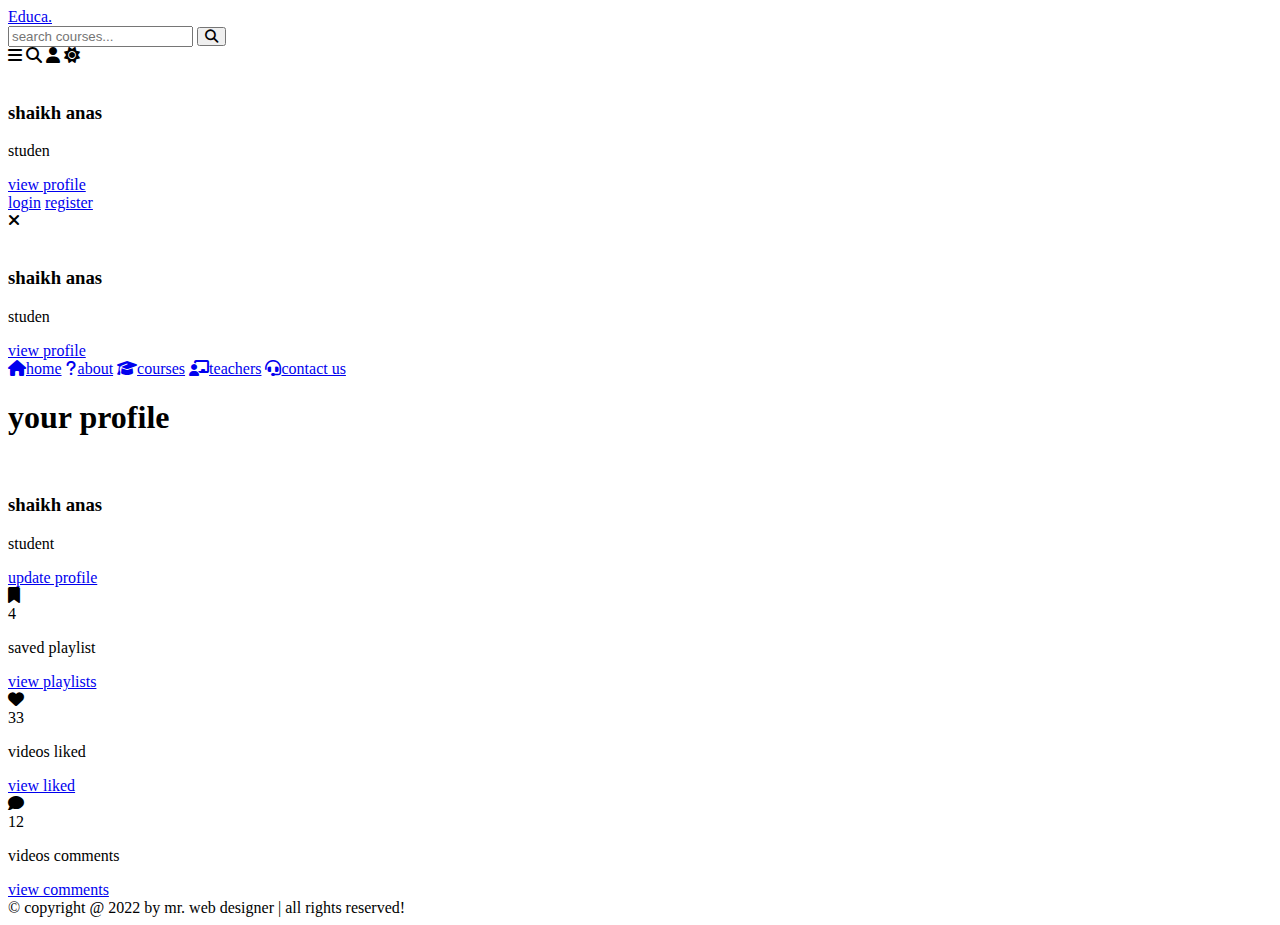
==== profile.html @ 8099cd10 "Add files via upload" ====
<!DOCTYPE html>
<html lang="en">
<head>
   <meta charset="UTF-8">
   <meta http-equiv="X-UA-Compatible" content="IE=edge">
   <meta name="viewport" content="width=device-width, initial-scale=1.0">
   <title>profile</title>

   <!-- font awesome cdn link  -->
   <link rel="stylesheet" href="https://cdnjs.cloudflare.com/ajax/libs/font-awesome/6.1.2/css/all.min.css">

   <!-- custom css file link  -->
   <link rel="stylesheet" href="css/style.css">

</head>
<body>

<header class="header">
   
   <section class="flex">

      <a href="home.html" class="logo">Educa.</a>

      <form action="search.html" method="post" class="search-form">
         <input type="text" name="search_box" required placeholder="search courses..." maxlength="100">
         <button type="submit" class="fas fa-search"></button>
      </form>

      <div class="icons">
         <div id="menu-btn" class="fas fa-bars"></div>
         <div id="search-btn" class="fas fa-search"></div>
         <div id="user-btn" class="fas fa-user"></div>
         <div id="toggle-btn" class="fas fa-sun"></div>
      </div>

      <div class="profile">
         <img src="images/pic-1.jpg" class="image" alt="">
         <h3 class="name">shaikh anas</h3>
         <p class="role">studen</p>
         <a href="profile.html" class="btn">view profile</a>
         <div class="flex-btn">
            <a href="login.html" class="option-btn">login</a>
            <a href="register.html" class="option-btn">register</a>
         </div>
      </div>

   </section>

</header>   

<div class="side-bar">

   <div id="close-btn">
      <i class="fas fa-times"></i>
   </div>

   <div class="profile">
      <img src="images/pic-1.jpg" class="image" alt="">
      <h3 class="name">shaikh anas</h3>
      <p class="role">studen</p>
      <a href="profile.html" class="btn">view profile</a>
   </div>

   <nav class="navbar">
      <a href="home.html"><i class="fas fa-home"></i><span>home</span></a>
      <a href="about.html"><i class="fas fa-question"></i><span>about</span></a>
      <a href="courses.html"><i class="fas fa-graduation-cap"></i><span>courses</span></a>
      <a href="teachers.html"><i class="fas fa-chalkboard-user"></i><span>teachers</span></a>
      <a href="contact.html"><i class="fas fa-headset"></i><span>contact us</span></a>
   </nav>

</div>

<section class="user-profile">

   <h1 class="heading">your profile</h1>

   <div class="info">

      <div class="user">
         <img src="images/pic-1.jpg" alt="">
         <h3>shaikh anas</h3>
         <p>student</p>
         <a href="update.html" class="inline-btn">update profile</a>
      </div>
   
      <div class="box-container">
   
         <div class="box">
            <div class="flex">
               <i class="fas fa-bookmark"></i>
               <div>
                  <span>4</span>
                  <p>saved playlist</p>
               </div>
            </div>
            <a href="#" class="inline-btn">view playlists</a>
         </div>
   
         <div class="box">
            <div class="flex">
               <i class="fas fa-heart"></i>
               <div>
                  <span>33</span>
                  <p>videos liked</p>
               </div>
            </div>
            <a href="#" class="inline-btn">view liked</a>
         </div>
   
         <div class="box">
            <div class="flex">
               <i class="fas fa-comment"></i>
               <div>
                  <span>12</span>
                  <p>videos comments</p>
               </div>
            </div>
            <a href="#" class="inline-btn">view comments</a>
         </div>
   
      </div>
   </div>

</section>














<footer class="footer">

   &copy; copyright @ 2022 by <span>mr. web designer</span> | all rights reserved!

</footer>

<!-- custom js file link  -->
<script src="js/script.js"></script>

   
</body>
</html>
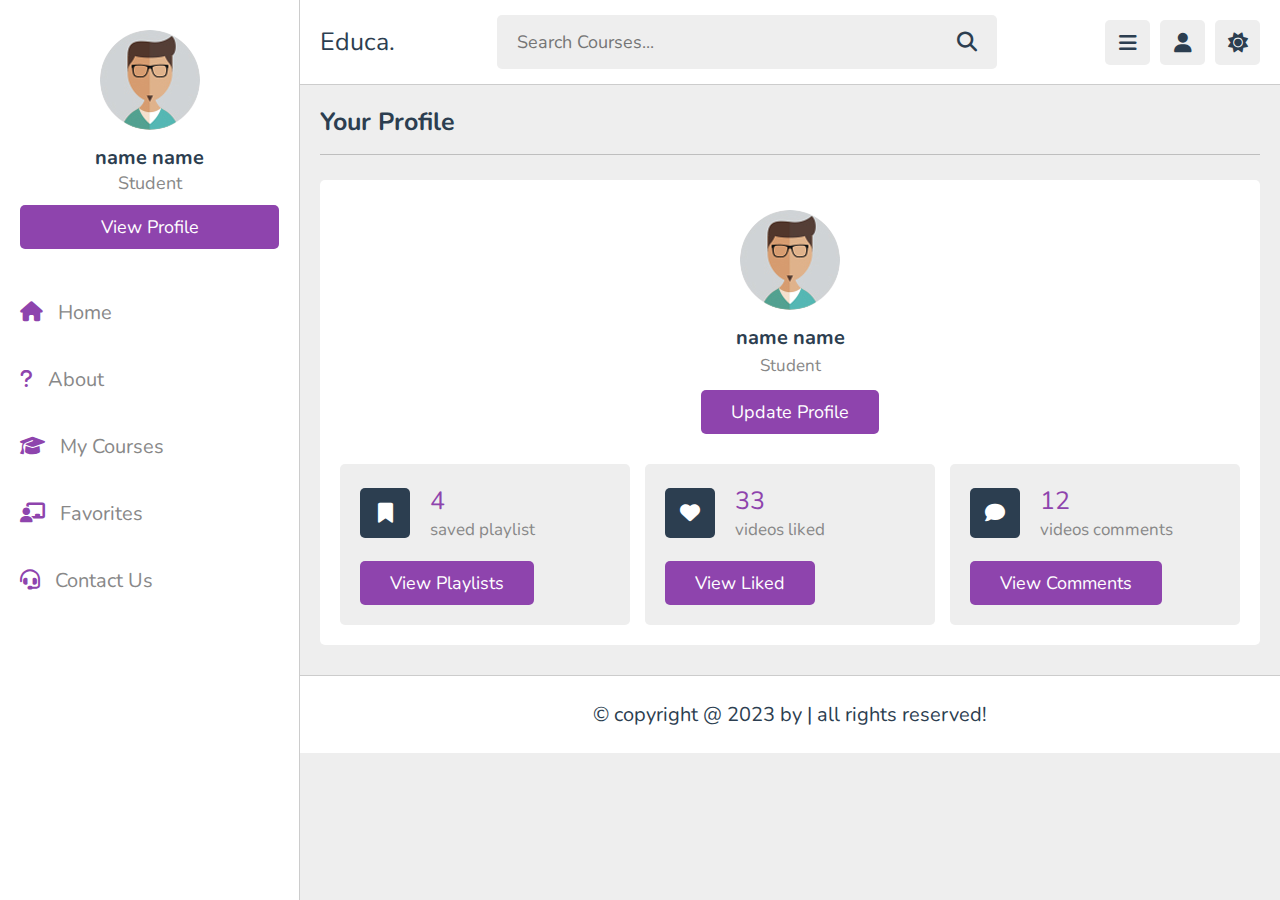
==== commit cd0806cd: "Update profile.html" ====
--- a/profile.html
+++ b/profile.html
@@ -22,7 +22,7 @@
       <a href="home.html" class="logo">Educa.</a>
 
       <form action="search.html" method="post" class="search-form">
-         <input type="text" name="search_box" required placeholder="search courses..." maxlength="100">
+         <input type="text" name="search_box" required placeholder="Search Courses..." maxlength="100">
          <button type="submit" class="fas fa-search"></button>
       </form>
 
@@ -35,12 +35,12 @@
 
       <div class="profile">
          <img src="images/pic-1.jpg" class="image" alt="">
-         <h3 class="name">shaikh anas</h3>
-         <p class="role">studen</p>
-         <a href="profile.html" class="btn">view profile</a>
+         <h3 class="name">name name</h3>
+         <p class="role">Student</p>
+         <a href="profile.html" class="btn">View Profile</a>
          <div class="flex-btn">
-            <a href="login.html" class="option-btn">login</a>
-            <a href="register.html" class="option-btn">register</a>
+            <a href="login.html" class="option-btn">Login</a>
+            <a href="register.html" class="option-btn">Register</a>
          </div>
       </div>
 
@@ -56,17 +56,17 @@
 
    <div class="profile">
       <img src="images/pic-1.jpg" class="image" alt="">
-      <h3 class="name">shaikh anas</h3>
-      <p class="role">studen</p>
-      <a href="profile.html" class="btn">view profile</a>
+      <h3 class="name">name name</h3>
+      <p class="role">Student</p>
+      <a href="profile.html" class="btn">View Profile</a>
    </div>
 
    <nav class="navbar">
-      <a href="home.html"><i class="fas fa-home"></i><span>home</span></a>
-      <a href="about.html"><i class="fas fa-question"></i><span>about</span></a>
-      <a href="courses.html"><i class="fas fa-graduation-cap"></i><span>courses</span></a>
-      <a href="teachers.html"><i class="fas fa-chalkboard-user"></i><span>teachers</span></a>
-      <a href="contact.html"><i class="fas fa-headset"></i><span>contact us</span></a>
+      <a href="home.html"><i class="fas fa-home"></i><span>Home</span></a>
+      <a href="about.html"><i class="fas fa-question"></i><span>About</span></a>
+      <a href="courses.html"><i class="fas fa-graduation-cap"></i><span>My Courses</span></a>
+      <a href="favourites.html"><i class="fas fa-chalkboard-user"></i><span>Favorites</span></a>
+      <a href="contact.html"><i class="fas fa-headset"></i><span>Contact Us</span></a>
    </nav>
 
 </div>
@@ -79,8 +79,8 @@
 
       <div class="user">
          <img src="images/pic-1.jpg" alt="">
-         <h3>shaikh anas</h3>
-         <p>student</p>
+         <h3>name name</h3>
+         <p>Student</p>
          <a href="update.html" class="inline-btn">update profile</a>
       </div>
    
@@ -139,7 +139,7 @@
 
 <footer class="footer">
 
-   &copy; copyright @ 2022 by <span>mr. web designer</span> | all rights reserved!
+   &copy; copyright @ 2023 by <span></span> | all rights reserved!
 
 </footer>
 
@@ -148,4 +148,4 @@
 
    
 </body>
-</html>+</html>
--- a/css/style.css
+++ b/css/style.css
@@ -0,0 +1,1376 @@
+@import url('https://fonts.googleapis.com/css2?family=Nunito:wght@200;300;400;500;600;700&display=swap');
+
+:root{
+   --main-color:#8e44ad;
+   --red:#e74c3c;
+   --orange:#f39c12;
+   --light-color:#888;
+   --light-bg:#eee;
+   --black:#2c3e50;
+   --white:#fff;
+   --border:.1rem solid rgba(0,0,0,.2);
+}
+
+*{
+   font-family: 'Nunito', sans-serif;
+   margin:0; padding:0;
+   box-sizing: border-box;
+   outline: none; border:none;
+   text-decoration: none;
+}
+
+*::selection{
+   background-color: var(--main-color);
+   color:#fff;
+}
+
+html{
+   font-size: 62.5%;
+   overflow-x: hidden;
+}
+
+html::-webkit-scrollbar{
+   width: 1rem;
+   height: .5rem;
+}
+
+html::-webkit-scrollbar-track{
+   background-color: transparent;
+}
+
+html::-webkit-scrollbar-thumb{
+   background-color: var(--main-color);
+}
+
+body{
+   background-color: var(--light-bg);
+   padding-left: 30rem;
+}
+
+body.dark{
+   --light-color:#aaa;
+   --light-bg:#333;
+   --black:#fff;
+   --white:#222;
+   --border:.1rem solid rgba(255,255,255,.2);
+}
+
+body.active{
+   padding-left: 0;
+}
+
+section{
+   padding:2rem;
+   margin: 0 auto;
+   max-width: 1200px;
+}
+
+.heading{
+   font-size: 2.5rem;
+   color:var(--black);
+   margin-bottom: 2.5rem;
+   border-bottom: var(--border);
+   padding-bottom: 1.5rem;
+   text-transform: capitalize;
+}
+
+.inline-btn,
+.inline-option-btn,
+.inline-delete-btn,
+.btn,
+.delete-btn,
+.option-btn{
+   border-radius: .5rem;
+   color:#fff;
+   font-size: 1.8rem;
+   cursor: pointer;
+   text-transform: capitalize;
+   padding:1rem 3rem;
+   text-align: center;
+   margin-top: 1rem;
+}
+
+.btn,
+.delete-btn,
+.option-btn{
+   display: block;
+   width: 100%;
+}
+
+.inline-btn,
+.inline-option-btn,
+.inline-delete-btn{
+   display: inline-block;
+}
+
+.btn,
+.inline-btn{
+   background-color: var(--main-color);
+}
+
+.option-btn,
+.inline-option-btn{
+   background-color:var(--orange);
+}
+
+.delete-btn,
+.inline-delete-btn{
+   background-color: var(--red);
+}
+
+.inline-btn:hover,
+.inline-option-btn:hover,
+.inline-delete-btn:hover,
+.btn:hover,
+.delete-btn:hover,
+.option-btn:hover{
+   background-color: var(--black);
+   color: var(--white);
+}
+
+.flex-btn{
+   display: flex;
+   gap: 1rem;
+}
+
+.header{
+   position: sticky;
+   top:0; left:0; right: 0;
+   background-color: var(--white);
+   z-index: 1000;
+   border-bottom: var(--border);
+}
+
+.header .flex{
+   display: flex;
+   align-items: center;
+   justify-content: space-between;
+   position: relative;
+   padding: 1.5rem 2rem;
+}
+
+.header .flex .logo{
+   font-size: 2.5rem;
+   color: var(--black);
+}
+
+.header .flex .search-form{
+   width: 50rem;
+   border-radius: .5rem;
+   background-color: var(--light-bg);
+   padding:1.5rem 2rem;
+   display: flex;
+   gap:2rem;
+
+}
+
+.header .flex .search-form input{
+   width: 100%;
+   font-size: 1.8rem;
+   color:var(--black);
+   background:none;
+}
+
+.header .flex .search-form button{
+   background:none;
+   font-size: 2rem;
+   cursor: pointer;
+   color:var(--black);
+}
+
+.header .flex .search-form button:hover{
+   color: var(--main-color);
+}
+
+.header .flex .icons div{
+   font-size: 2rem;
+   color:var(--black);
+   background-color: var(--light-bg);
+   border-radius: .5rem;
+   height: 4.5rem;
+   width: 4.5rem;
+   line-height: 4.5rem;
+   cursor: pointer;
+   text-align: center;
+   margin-left: .7rem;
+}
+
+.header .flex .icons div:hover{
+   background-color: var(--black);
+   color:var(--white);
+}
+
+.header .flex .profile{
+   position: absolute;
+   top:120%; right: 2rem;
+   background-color: var(--white);
+   border-radius: .5rem;
+   padding: 1.5rem;
+   text-align: center;
+   overflow: hidden;
+   transform-origin: top right;
+   transform: scale(0);
+   transition: .2s linear;
+   width: 30rem;
+}
+
+.header .flex .profile.active{
+   transform: scale(1);
+}
+
+.header .flex .profile .image{
+   height: 10rem;
+   width: 10rem;
+   border-radius: 50%;
+   object-fit: contain;
+   margin-bottom: 1rem;
+}
+
+.header .flex .profile .name{
+   font-size: 2rem;
+   color:var(--black);
+   overflow: hidden;
+   text-overflow: ellipsis;
+   white-space: nowrap;
+}
+
+.header .flex .profile .role{
+   font-size: 1.8rem;
+   color: var(--light-color);
+}
+
+#search-btn{
+   display: none;
+}
+
+.side-bar{
+   position: fixed;
+   top: 0; left: 0;
+   width: 30rem;
+   background-color: var(--white);
+   height: 100vh;
+   border-right: var(--border);
+   z-index: 1200;
+}
+
+.side-bar #close-btn{
+   text-align: right;
+   padding: 2rem;
+   display: none;
+}
+
+.side-bar #close-btn i{
+   text-align: right;
+   font-size: 2.5rem;
+   background:var(--red);
+   border-radius: .5rem;
+   color:var(--white);
+   cursor: pointer;
+   height: 4.5rem;
+   width: 4.5rem;
+   line-height: 4.5rem;
+   text-align: center;
+}
+
+.side-bar #close-btn i:hover{
+   background-color: var(--black);
+}
+
+.side-bar .profile{
+   padding:3rem 2rem;
+   text-align: center;
+}
+
+.side-bar .profile .image{
+   height: 10rem;
+   width: 10rem;
+   border-radius: 50%;
+   object-fit: contain;
+   margin-bottom: 1rem;
+}
+
+.side-bar .profile .name{
+   font-size: 2rem;
+   color:var(--black);
+   overflow: hidden;
+   text-overflow: ellipsis;
+   white-space: nowrap;
+}
+
+.side-bar .profile .role{
+   font-size: 1.8rem;
+   color: var(--light-color);
+}
+
+.side-bar .navbar a{
+   display: block;
+   padding: 2rem;
+   font-size: 2rem;
+}
+
+.side-bar .navbar a i{
+   margin-right: 1.5rem;
+   color:var(--main-color);
+   transition: .2s linear;
+}
+
+.side-bar .navbar a span{
+   color:var(--light-color);
+}
+
+.side-bar .navbar a:hover{
+   background-color: var(--light-bg);
+}
+
+.side-bar .navbar a:hover i{
+   margin-right: 2.5rem;
+}
+
+.side-bar.active{
+   left: -30rem;
+}
+
+.home-grid .box-container{
+   display: grid;
+   grid-template-columns: repeat(auto-fit, 27.5rem);
+   gap:1.5rem;
+   justify-content: center;
+   align-items: flex-start;
+}
+
+.home-grid .box-container .box{
+   background-color: var(--white);
+   border-radius: .5rem;
+   padding:2rem;
+}
+
+.home-grid .box-container .box .title{
+   font-size: 2rem;
+   color: var(--black);
+   text-transform: capitalize;
+}
+
+.home-grid .box-container .box .flex{
+   display: flex;
+   flex-wrap: wrap;
+   gap: 1.5rem;
+   margin-top: 2rem;
+}
+
+.home-grid .box-container .flex a{
+   background-color: var(--light-bg);
+   border-radius: .5rem;
+   padding: 1rem 1.5rem;
+   font-size: 1.5rem;
+}
+
+.home-grid .box-container .flex a i{
+   margin-right: 1rem;
+   color:var(--black);
+}
+
+.home-grid .box-container .flex a span{
+   color:var(--light-color);
+}
+
+.home-grid .box-container .flex a:hover{
+   background-color: var(--black);
+}
+
+.home-grid .box-container .flex a:hover span{
+   color:var(--white);
+}
+
+.home-grid .box-container .flex a:hover i{
+   color:var(--white);
+}
+
+.home-grid .box-container .tutor{
+   padding: 1rem 0;
+   font-size: 1.8rem;
+   color:var(--light-color);
+   line-height: 2;
+}
+
+.home-grid .box-container .likes{
+   color:var(--light-color);
+   font-size: 1.7rem;
+   margin-top: 1.5rem;
+}
+
+.home-grid .box-container .likes span{
+   color:var(--main-color);
+}
+
+.about .row{
+   display: flex;
+   align-items: center;
+   flex-wrap: wrap;
+   gap:1.5rem;
+}
+
+.about .row .image{
+   flex: 1 1 40rem;
+}
+
+.about .row .image img{
+   width: 100%;
+   height: 50rem;
+}
+
+.about .row .content{
+   flex: 1 1 40rem;
+}
+
+.about .row .content p{
+   font-size: 1.7rem;
+   line-height: 2;
+   color: var(--light-color);
+   padding: 1rem 0;
+}
+
+.about .row .content h3{
+   font-size: 3rem;
+   color:var(--black);
+   text-transform: capitalize;
+}
+
+.about .box-container{
+   display: grid;
+   grid-template-columns: repeat(auto-fit, minmax(27rem, 1fr));
+   gap:1.5rem;
+   justify-content: center;
+   align-items: flex-start;
+   margin-top: 3rem;
+}
+
+.about .box-container .box{
+   border-radius: .5rem;
+   background-color: var(--white);
+   padding: 2rem;
+   display: flex;
+   align-items: center;
+   gap: 2.5rem;
+}
+
+.about .box-container .box i{
+   font-size: 4rem;
+   color: var(--main-color);
+}
+
+.about .box-container .box h3{
+   font-size: 2.5rem;
+   color: var(--black);
+   margin-bottom: .3rem;
+}
+
+.about .box-container .box p{
+   font-size: 1.7rem;
+   color:var(--light-color);
+}
+
+.reviews .box-container{
+   display: grid;
+   grid-template-columns: repeat(auto-fit, minmax(30rem, 1fr));
+   gap:1.5rem;
+   justify-content: center;
+   align-items: flex-start;
+}
+
+.reviews .box-container .box{
+   border-radius: .5rem;
+   background-color: var(--white);
+   padding: 2rem;
+}
+
+.reviews .box-container .box p{
+   line-height: 1.7;
+   font-size: 1.7rem;
+   color: var(--light-color);
+}
+
+.reviews .box-container .box .student{
+   margin-top: 2rem;
+   display: flex;
+   align-items: center;
+   gap: 1.5rem;
+}
+
+.reviews .box-container .box .student img{
+   height: 5rem;
+   width: 5rem;
+   object-fit: cover;
+   border-radius: 50%;
+}
+
+.reviews .box-container .box .student h3{
+   font-size: 2rem;
+   color: var(--black);
+   margin-bottom: .3rem;
+}
+
+.reviews .box-container .box .student .stars{
+   font-size: 1.5rem;
+   color:var(--orange);
+}
+
+.courses .box-container{
+   display: grid;
+   grid-template-columns: repeat(auto-fit, minmax(30rem, 1fr));
+   gap:1.5rem;
+   justify-content: center;
+   align-items: flex-start;
+}
+
+.courses .box-container .box{
+   border-radius: .5rem;
+   background-color: var(--white);
+   padding: 2rem;
+}
+
+.courses .box-container .box .tutor{
+   display: flex;
+   align-items: center;
+   gap: 1.5rem;
+   margin-bottom: 2.5rem;
+}
+
+.courses .box-container .box .tutor img{
+   height: 5rem;
+   width: 5rem;
+   border-radius: 50%;
+   object-fit: cover;
+}
+
+.courses .box-container .box .tutor h3{
+   font-size: 1.8rem;
+   color: var(--black);
+   margin-bottom: .2rem;
+}
+
+.courses .box-container .box .tutor span{
+   font-size: 1.3rem;
+   color:var(--light-color);
+}
+
+.courses .box-container .box .thumb{
+   position: relative;
+}
+
+.courses .box-container .box .thumb span{
+   position: absolute;
+   top:1rem; left: 1rem;
+   border-radius: .5rem;
+   padding: .5rem 1.5rem;
+   background-color: rgba(0,0,0,.3);
+   color: #fff;
+   font-size: 1.5rem;
+}
+
+.courses .box-container .box .thumb img{
+   width: 100%;
+   height: 20rem;
+   object-fit: cover;
+   border-radius: .5rem;
+}
+
+.courses .box-container .box .title{
+   font-size: 2rem;
+   color: var(--black);
+   padding-bottom: .5rem;
+   padding-top: 1rem;
+}
+
+.courses .more-btn{
+   text-align: center;
+   margin-top: 2rem;
+}
+
+.playlist-details .row{
+   display: flex;
+   align-items: flex-end;
+   gap:3rem;
+   flex-wrap: wrap;
+   background-color: var(--white);
+   padding: 2rem;
+}
+
+.playlist-details .row .column{
+   flex: 1 1 40rem;
+}
+
+.playlist-details .row .column .save-playlist{
+   margin-bottom: 1.5rem;
+}
+
+.playlist-details .row .column .save-playlist button{
+   border-radius: .5rem;
+   background-color: var(--light-bg);
+   padding:1rem 1.5rem;
+   cursor: pointer;
+}
+
+.playlist-details .row .column .save-playlist button i{
+   font-size: 2rem;
+   color:var(--black);
+   margin-right: .8rem;
+}
+
+.playlist-details .row .column .save-playlist button span{
+   font-size: 1.8rem;
+   color:var(--light-color);
+}
+
+.playlist-details .row .column .save-playlist button:hover{
+   background-color: var(--black);
+}
+
+.playlist-details .row .column .save-playlist button:hover i{
+   color:var(--white);
+}
+
+.playlist-details .row .column .save-playlist button:hover span{
+   color:var(--white);
+}
+
+.playlist-details .row .column .thumb{
+   position: relative;
+}
+
+.playlist-details .row .column .thumb span{
+   font-size: 1.8rem;
+   color: #fff;
+   background-color: rgba(0,0,0,.3);
+   border-radius: .5rem;
+   position: absolute;
+   top: 1rem; left: 1rem;
+   padding: .5rem 1.5rem;
+}
+
+.playlist-details .row .column .thumb img{
+   height: 30rem;
+   width: 100%;
+   object-fit: cover;
+   border-radius: .5rem;
+}
+
+.playlist-details .row .column .tutor{
+   display: flex;
+   align-items: center;
+   gap: 2rem;
+   margin-bottom: 2rem;
+}
+
+.playlist-details .row .column .tutor img{
+   height: 7rem;
+   width: 7rem;
+   border-radius: 50%;
+   object-fit: cover;
+}
+
+.playlist-details .row .column .tutor h3{
+   font-size: 2rem;
+   color:var(--black);
+   margin-bottom: .2rem;
+}
+
+.playlist-details .row .column .tutor span{
+   font-size: 1.5rem;
+   color: var(--light-color);
+}
+
+.playlist-details .row .column .details h3{
+   font-size: 2rem;
+   color: var(--black);
+   text-transform: capitalize;
+}
+
+.playlist-details .row .column .details p{
+   padding: 1rem 0;
+   line-height: 2;
+   font-size: 1.8rem;
+   color: var(--light-color);
+}
+
+.playlist-videos .box-container{
+   display: grid;
+   grid-template-columns: repeat(auto-fit, minmax(30rem, 1fr));
+   gap:1.5rem;
+   justify-content: center;
+   align-items: flex-start;
+}
+
+.playlist-videos .box-container .box{
+   background-color: var(--white);
+   border-radius: .5rem;
+   padding: 2rem;
+   position: relative;
+}
+
+.playlist-videos .box-container .box i{
+   position: absolute;
+   top: 2rem; left: 2rem; right: 2rem;
+   height: 20rem;
+   border-radius: .5rem;
+   background-color: rgba(0,0,0,.3);
+   display: flex;
+   align-items: center;
+   justify-content: center;
+   font-size: 5rem;
+   color: #fff;
+   display: none;
+}
+
+.playlist-videos .box-container .box:hover i{
+   display: flex;
+}
+
+.playlist-videos .box-container .box img{
+   width: 100%;
+   height: 20rem;
+   object-fit: cover;
+   border-radius: .5rem;
+}
+
+.playlist-videos .box-container .box h3{
+   margin-top: 1.5rem;
+   font-size: 1.8rem;
+   color: var(--black);
+}
+
+.playlist-videos .box-container .box:hover h3{
+   color: var(--main-color);
+}
+
+.watch-video .video-container{
+   background-color: var(--white);
+   border-radius: .5rem;
+   padding: 2rem;
+}
+
+.watch-video .video-container .video{
+   position: relative;
+   margin-bottom: 1.5rem;
+}
+
+.watch-video .video-container .video video{
+   border-radius: .5rem;
+   width: 100%;
+   object-fit: contain;
+   background-color: #000;
+}
+
+.watch-video .video-container .title{
+   font-size: 2rem;
+   color: var(--black);
+}
+
+.watch-video .video-container .info{
+   display: flex;
+   margin-top: 1.5rem;
+   margin-bottom: 2rem;
+   border-bottom: var(--border);
+   padding-bottom: 1.5rem;
+   gap: 2.5rem;
+   align-items: center;
+}
+
+.watch-video .video-container .info p{
+   font-size: 1.6rem;
+}
+
+.watch-video .video-container .info p span{
+   color: var(--light-color);
+}
+
+.watch-video .video-container .info i{
+   margin-right: 1rem;
+   color: var(--main-color);
+}
+
+.watch-video .video-container .tutor{
+   display: flex;
+   align-items: center;
+   gap: 2rem;
+   margin-bottom: 1rem;
+}
+
+.watch-video .video-container .tutor img{
+   border-radius: 50%;
+   height: 5rem;
+   width: 5rem;
+   object-fit: cover;
+}
+
+.watch-video .video-container .tutor h3{
+   font-size: 2rem;
+   color: var(--black);
+   margin-bottom: .2rem;
+}
+
+.watch-video .video-container .tutor span{
+   font-size: 1.5rem;
+   color: var(--light-color);
+}
+
+.watch-video .video-container .flex{
+   display: flex;
+   align-items: center;
+   justify-content: space-between;
+   gap: 1.5rem;
+}
+
+.watch-video .video-container .flex button{
+   border-radius: .5rem;
+   padding: 1rem 1.5rem;
+   font-size: 1.8rem;
+   cursor: pointer;
+   background-color: var(--light-bg);
+}
+
+.watch-video .video-container .flex button i{
+   margin-right: 1rem;
+   color: var(--black);
+}
+
+.watch-video .video-container .flex button span{
+   color: var(--light-color);
+}
+
+.watch-video .video-container .flex button:hover{
+   background-color: var(--black);
+}
+
+.watch-video .video-container .flex button:hover i{
+   color: var(--white);
+}
+
+.watch-video .video-container .flex button:hover span{
+   color: var(--white);
+}
+
+.watch-video .video-container .description{
+   line-height: 1.5;
+   font-size: 1.7rem;
+   color: var(--light-color);
+   margin-top: 2rem;
+}
+
+.comments .add-comment{
+   background-color: var(--white);
+   border-radius: .5rem;
+   padding: 2rem;
+   margin-bottom: 3rem;
+}
+
+.comments .add-comment h3{
+   font-size: 2rem;
+   color: var(--black);
+   margin-bottom: 1rem;
+}
+
+.comments .add-comment textarea{
+   height: 20rem;
+   resize: none;
+   background-color: var(--light-bg);
+   border-radius: .5rem;
+   border: var(--border);
+   padding: 1.4rem;
+   font-size: 1.8rem;
+   color: var(--black);
+   width: 100%;
+   margin: .5rem 0;
+}
+
+.comments .box-container{
+   display: grid;
+   gap: 2.5rem;
+   background-color: var(--white);
+   padding: 2rem;
+   border-radius: .5rem;
+}
+
+.comments .box-container .box .user{
+   display: flex;
+   align-items: center;
+   gap: 1.5rem;
+   margin-bottom: 2rem;
+}
+
+.comments .box-container .box .user img{
+   height: 5rem;
+   width: 5rem;
+   border-radius: 50%;
+}
+
+.comments .box-container .box .user h3{
+   font-size: 2rem;
+   color: var(--black);
+   margin-bottom: .2rem;
+}
+
+.comments .box-container .box .user span{
+   font-size: 1.5rem;
+   color: var(--light-color);
+}
+
+.comments .box-container .box .comment-box{
+   border-radius: .5rem;
+   background-color: var(--light-bg);
+   padding:1rem 1.5rem;
+   white-space: pre-line;
+   margin: .5rem 0;
+   font-size: 1.8rem;
+   color: var(--black);
+   line-height: 1.5;
+   position: relative;
+   z-index: 0;
+}
+
+.comments .box-container .box .comment-box::before{
+   content: '';
+   position: absolute;
+   top: -1rem; left: 1.5rem;
+   background-color: var(--light-bg);
+   height: 1.2rem;
+   width: 2rem;
+   clip-path: polygon(50% 0%, 0% 100%, 100% 100%);
+}
+
+.teachers .search-tutor{
+   margin-bottom: 2rem;
+   border-radius: .5rem;
+   background-color: var(--white);
+   padding: 1.5rem 2rem;
+   display: flex;
+   align-items: center;
+   gap: 1.5rem;
+}
+
+.teachers .search-tutor input{
+   width: 100%;
+   background: none;
+   font-size: 1.8rem;
+   color: var(--black);
+}
+
+.teachers .search-tutor button{
+   font-size: 2rem;
+   color: var(--black);
+   cursor: pointer;
+   background:none;
+}
+
+.teachers .search-tutor button:hover{
+   color: var(--main-color);
+}
+
+.teachers .box-container{
+   display: grid;
+   grid-template-columns: repeat(auto-fit, minmax(30rem, 1fr));
+   gap:1.5rem;
+   justify-content: center;
+   align-items: flex-start;
+}
+
+.teachers .box-container .box{
+   background-color: var(--white);
+   border-radius: .5rem;
+   padding: 2rem;
+}
+
+.teachers .box-container .offer{
+   text-align: center;
+}
+
+.teachers .box-container .offer h3{
+   font-size: 2.5rem;
+   color: var(--black);
+   text-transform: capitalize;
+   padding-bottom: .5rem;
+}
+
+.teachers .box-container .offer p{
+   line-height: 1.7;
+   padding: .5rem 0;
+   color: var(--light-color);
+   font-size: 1.7rem;
+}
+
+.teachers .box-container .box .tutor{
+   display: flex;
+   align-items: center;
+   gap:2rem;
+   margin-bottom: 1.5rem;
+}
+
+.teachers .box-container .box .tutor img{
+   height: 5rem;
+   width: 5rem;
+   border-radius: 50%;
+}
+
+.teachers .box-container .box .tutor h3{
+   font-size: 2rem;
+   color: var(--black);
+   margin-bottom: .2rem;
+}
+
+.teachers .box-container .box .tutor span{
+   font-size: 1.6rem;
+   color: var(--light-color);
+}
+
+.teachers .box-container .box p{
+   padding: .5rem 0;
+   font-size: 1.7rem;
+   color: var(--light-color);
+}
+
+.teachers .box-container .box p span{
+   color: var(--main-color);
+}
+
+.teacher-profile .details{
+   text-align: center;
+   background-color: var(--white);
+   border-radius: .5rem;
+   padding: 2rem;
+}
+
+.teacher-profile .details .tutor img{
+   height: 10rem;
+   width: 10rem;
+   border-radius: 50%;
+   object-fit: cover;
+   margin-bottom: 1rem;
+}
+
+.teacher-profile .details .tutor h3{
+   font-size: 2rem;
+   color: var(--black);
+}
+
+.teacher-profile .details .tutor span{
+   color: var(--light-color);
+   font-size: 1.7rem;
+}
+
+.teacher-profile .details .flex{
+   display: flex;
+   flex-wrap: wrap;
+   gap: 1.5rem;
+   margin-top: 2rem;
+}
+
+.teacher-profile .details .flex p{
+   flex: 1 1 20rem;
+   border-radius: .5rem;
+   background-color: var(--light-bg);
+   padding: 1.2rem 2rem;
+   font-size: 1.8rem;
+   color: var(--light-color);
+}
+
+.teacher-profile .details .flex p span{
+   color: var(--main-color);
+}
+
+.user-profile .info{
+   background-color: var(--white);
+   border-radius: .5rem;
+   padding: 2rem;
+}
+
+.user-profile .info .user{
+   text-align: center;
+   margin-bottom: 2rem;
+   padding: 1rem;
+}
+
+.user-profile .info .user img{
+   height: 10rem;
+   width: 10rem;
+   border-radius: 50%;
+   object-fit: cover;
+   margin-bottom: 1rem;
+}
+
+.user-profile .info .user h3{
+   font-size: 2rem;
+   color: var(--black);
+}
+
+.user-profile .info .user p{
+   font-size: 1.7rem;
+   color: var(--light-color);
+   padding: .3rem 0;
+}
+
+.user-profile .info .box-container{
+   display: flex;
+   flex-wrap: wrap;
+   gap: 1.5rem;
+}
+
+.user-profile .info .box-container .box{
+   background-color: var(--light-bg);
+   border-radius: .5rem;
+   padding: 2rem;
+   flex: 1 1 25rem;
+}
+
+.user-profile .info .box-container .box .flex{
+   display: flex;
+   align-items: center;
+   gap: 2rem;
+   margin-bottom: 1rem;
+}
+
+.user-profile .info .box-container .box .flex i{
+   font-size:2rem;
+   color: var(--white);
+   background-color: var(--black);
+   text-align: center;
+   border-radius: .5rem;
+   height: 5rem;
+   width: 5rem;
+   line-height: 4.9rem;
+}
+
+.user-profile .info .box-container .box .flex span{
+   font-size: 2.5rem;
+   color: var(--main-color);
+}
+
+.user-profile .info .box-container .box .flex p{
+   color: var(--light-color);
+   font-size: 1.7rem;
+}
+
+.contact .row{
+   display: flex;
+   align-items: center;
+   flex-wrap: wrap;
+   gap: 1.5rem;
+}
+
+.contact .row .image{
+   flex: 1 1 50rem;
+}
+
+.contact .row .image img{
+   width: 100%;
+}
+
+.contact .row form{
+   flex: 1 1 30rem;
+   background-color: var(--white);
+   padding: 2rem;
+   text-align: center;
+}
+
+.contact .row form h3{
+   margin-bottom: 1rem;
+   text-transform: capitalize;
+   color:var(--black);
+   font-size: 2.5rem;
+}
+
+.contact .row form .box{
+   width: 100%;
+   border-radius: .5rem;
+   background-color: var(--light-bg);
+   margin: 1rem 0;
+   padding: 1.4rem;
+   font-size: 1.8rem;
+   color: var(--black);
+}
+
+.contact .row form textarea{
+   height: 20rem;
+   resize: none;
+}
+
+.contact .box-container{
+   display: grid;
+   grid-template-columns: repeat(auto-fit, minmax(30rem, 1fr));
+   gap:1.5rem;
+   justify-content: center;
+   align-items: flex-start;
+   margin-top: 3rem;
+}
+
+.contact .box-container .box{
+   text-align: center;
+   background-color: var(--white);
+   border-radius: .5rem;
+   padding: 3rem;
+}
+
+.contact .box-container .box i{
+   font-size: 3rem;
+   color: var(--main-color);
+   margin-bottom: 1rem;
+}
+
+.contact .box-container .box h3{
+   font-size: 2rem;
+   color:var(--black);
+   margin: 1rem 0;
+}
+
+.contact .box-container .box a{
+   display: block;
+   padding-top: .5rem;
+   font-size: 1.8rem;
+   color: var(--light-color);
+}
+
+.contact .box-container .box a:hover{
+   text-decoration: underline;
+   color:var(--black);
+}
+
+.form-container{
+   min-height: calc(100vh - 20rem);
+   display: flex;
+   align-items: center;
+   justify-content: center;
+}
+
+.form-container form{
+   background-color: var(--white);
+   border-radius: .5rem;
+   padding: 2rem;
+   width: 50rem;
+}
+
+.form-container form h3{
+   font-size: 2.5rem;
+   text-transform: capitalize;
+   color: var(--black);
+   text-align: center;
+}
+
+.form-container form p{
+   font-size: 1.7rem;
+   color: var(--light-color);
+   padding-top: 1rem;
+}
+
+.form-container form p span{
+   color: var(--red);
+}
+
+.form-container form .box{
+   font-size: 1.8rem;
+   color: var(--black);
+   border-radius: .5rem;
+   padding: 1.4rem;
+   background-color: var(--light-bg);
+   width: 100%;
+   margin: 1rem 0;
+}
+
+
+
+
+
+
+.footer{
+   background-color: var(--white);
+   border-top: var(--border);
+   position: sticky;
+   bottom: 0; left: 0; right: 0;
+   text-align: center;
+   font-size: 2rem;
+   padding:2.5rem 2rem;
+   color:var(--black);
+   margin-top: 1rem;
+   z-index: 1000;
+   /* padding-bottom: 9.5rem; */
+}
+
+.footer span{
+   color:var(--main-color);
+}
+
+
+
+@media (max-width:1200px){
+
+   body{
+      padding-left: 0;
+   }
+
+   .side-bar{
+      left: -30rem;
+      transition: .2s linear;
+   }
+
+   .side-bar #close-btn{
+      display: block;
+   }
+
+   .side-bar.active{
+      left: 0;
+      box-shadow: 0 0 0 100vw rgba(0,0,0,.8);
+      border-right: 0;
+   }
+
+}
+
+@media (max-width:991px){
+
+   html{
+      font-size: 55%;
+   }
+
+}
+
+@media (max-width:768px){
+
+   #search-btn{
+      display: inline-block;
+   }
+
+   .header .flex .search-form{
+      position: absolute;
+      top: 99%; left: 0; right: 0;
+      border-top: var(--border);
+      border-bottom: var(--border);
+      background-color: var(--white);
+      border-radius: 0;
+      width: auto;
+      padding: 2rem;
+      clip-path: polygon(0 0, 100% 0, 100% 0, 0 0);
+      transition: .2s linear;
+   }
+
+   .header .flex .search-form.active{
+      clip-path: polygon(0 0, 100% 0, 100% 100%, 0 100%);
+   }
+
+}
+
+@media (max-width:450px){
+
+   html{
+      font-size: 50%;
+   }
+
+   .flex-btn{
+      gap: 0;
+      flex-flow: column;
+   }
+
+   .home-grid .box-container{
+      grid-template-columns: 1fr;
+   }
+
+   .about .row .image img{
+      height: 25rem;
+   }
+
+}